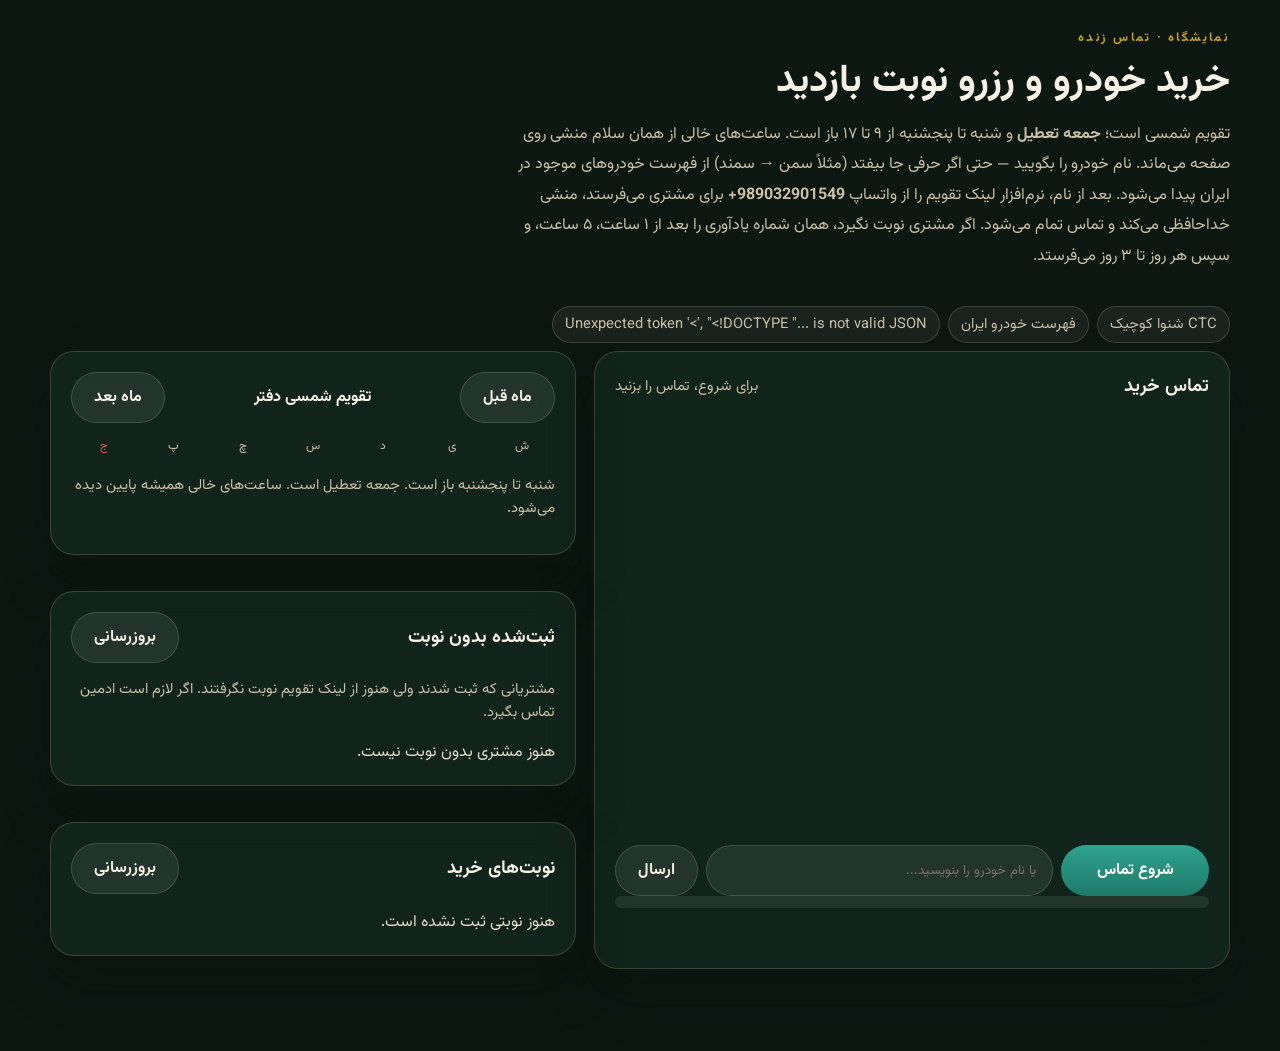
==== static/index.html @ d1758fd2 "Send calendar and follow-ups from the software WhatsApp line The desk no longer has Send on WhatsApp" ====
<!DOCTYPE html>
<html lang="fa" dir="rtl">
  <head>
    <meta charset="UTF-8" />
    <meta name="viewport" content="width=device-width, initial-scale=1" />
    <title>نوبت خرید خودرو</title>
    <link rel="preconnect" href="https://fonts.googleapis.com" />
    <link rel="preconnect" href="https://fonts.gstatic.com" crossorigin />
    <link
      href="https://fonts.googleapis.com/css2?family=Vazirmatn:wght@300;400;500;700;800&display=swap"
      rel="stylesheet"
    />
    <link rel="stylesheet" href="/static/styles.css?v=8" />
  </head>
  <body>
    <div class="backdrop"></div>
    <header class="topbar">
      <div>
        <p class="eyebrow">نمایشگاه · تماس زنده</p>
        <h1>خرید خودرو و رزرو نوبت بازدید</h1>
        <p class="lede">
          تقویم شمسی است؛ <strong>جمعه تعطیل</strong> و شنبه تا پنجشنبه از ۹ تا ۱۷ باز است.
          ساعت‌های خالی از همان سلام منشی روی صفحه می‌ماند. نام خودرو را بگویید —
          حتی اگر حرفی جا بیفتد (مثلاً سمن → سمند) از فهرست خودروهای موجود در ایران پیدا می‌شود.
          بعد از نام، نرم‌افزار لینک تقویم را از واتساپ <strong dir="ltr">+989032901549</strong>
          برای مشتری می‌فرستد، منشی خداحافظی می‌کند و تماس تمام می‌شود.
          اگر مشتری نوبت نگیرد، همان شماره یادآوری را بعد از ۱ ساعت، ۵ ساعت، و سپس هر روز تا ۳ روز می‌فرستد.
        </p>
      </div>
      <div class="pills">
        <span id="asr-chip" class="path-chip">شنوا کوچیک CTC</span>
        <span class="path-chip">فهرست خودرو ایران</span>
        <span id="status-line" class="path-chip">آماده</span>
      </div>
    </header>

    <main class="workspace dealership">
      <section class="panel call-panel">
        <div class="panel-head">
          <h2>تماس خرید</h2>
          <span id="call-state" class="hint">برای شروع، تماس را بزنید</span>
        </div>
        <div id="log" class="call-log"></div>
        <form id="composer" class="composer">
          <button type="button" id="call-btn" class="start">شروع تماس</button>
          <input id="text-input" type="text" placeholder="یا نام خودرو را بنویسید..." autocomplete="off" />
          <button type="submit" class="ghost">ارسال</button>
        </form>
        <div class="meter"><span id="level-bar"></span></div>
        <p id="partial-line" class="partial"></p>
        <div id="invite-box" class="invite-box hidden">
          <p id="invite-text"></p>
        </div>
      </section>

      <div class="side">
        <section class="panel">
          <div class="cal-nav">
            <button type="button" id="prev-m" class="ghost">ماه قبل</button>
            <strong id="month-title">تقویم شمسی دفتر</strong>
            <button type="button" id="next-m" class="ghost">ماه بعد</button>
          </div>
          <div class="weekdays" id="weekdays"></div>
          <div class="weeks" id="weeks"></div>
          <p id="day-label" class="hint">شنبه تا پنجشنبه باز است. جمعه تعطیل است. ساعت‌های خالی همیشه پایین دیده می‌شود.</p>
          <div id="times" class="times"></div>
        </section>

        <section class="panel">
          <div class="panel-head">
            <h2>ثبت‌شده بدون نوبت</h2>
            <button type="button" id="refresh-followups" class="ghost">بروزرسانی</button>
          </div>
          <p class="hint">مشتریانی که ثبت شدند ولی هنوز از لینک تقویم نوبت نگرفتند. اگر لازم است ادمین تماس بگیرد.</p>
          <div id="followups" class="empty">هنوز مشتری بدون نوبت نیست.</div>
        </section>

        <section class="panel">
          <div class="panel-head">
            <h2>نوبت‌های خرید</h2>
            <button type="button" id="refresh-list" class="ghost">بروزرسانی</button>
          </div>
          <div id="appts" class="empty">هنوز نوبتی ثبت نشده است.</div>
        </section>
      </div>
    </main>
    <div id="overlay" class="overlay hidden">
      <div class="spinner"></div>
      <p id="overlay-text">در حال آماده‌سازی...</p>
    </div>
    <script src="/static/app.js?v=8"></script>
  </body>
</html>
---- static/styles.css ----
:root {
  --ink: #102017;
  --paper: #f4efe2;
  --sand: #e7dcc6;
  --gold: #c9a227;
  --gold-deep: #9b7b12;
  --teal: #1f7a6a;
  --teal-bright: #2ea38d;
  --stop: #b3392d;
  --navy: #12231c;
  --card: rgba(18, 42, 33, 0.72);
  --line: rgba(232, 214, 170, 0.18);
  --text: #f6f1e4;
  --muted: #cbbfa4;
  --shadow: 0 24px 50px rgba(8, 16, 12, 0.35);
}

* {
  box-sizing: border-box;
}

html,
body {
  margin: 0;
  min-height: 100%;
  font-family: "Vazirmatn", Tahoma, sans-serif;
  background: #0c1712;
  color: var(--text);
}

body {
  position: relative;
}

.backdrop {
  position: fixed;
  inset: 0;
  background:
    radial-gradient(900px 420px at 80% -10%, rgba(201, 162, 39, 0.18), transparent 60%),
    radial-gradient(700px 500px at -10% 90%, rgba(46, 163, 141, 0.16), transparent 55%),
    linear-gradient(180deg, #102017 0%, #0c1712 100%);
  z-index: -1;
}

.shell {
  width: min(1180px, calc(100% - 32px));
  margin: 0 auto;
  padding: 32px 0 64px;
}

.hero h1 {
  margin: 6px 0 10px;
  font-size: clamp(2rem, 4vw, 3.4rem);
  font-weight: 800;
  letter-spacing: -0.03em;
}

.eyebrow {
  margin: 0;
  color: var(--gold);
  font-weight: 700;
  letter-spacing: 0.18em;
  text-transform: uppercase;
  font-size: 0.78rem;
}

.lede {
  max-width: 46rem;
  color: var(--muted);
  line-height: 1.9;
  margin: 0 0 18px;
}

.meta-row,
.panel-head,
.controls-row,
.actions {
  display: flex;
  gap: 12px;
  align-items: center;
  flex-wrap: wrap;
}

.panel-head {
  justify-content: space-between;
}

.panel {
  background: var(--card);
  border: 1px solid var(--line);
  border-radius: 24px;
  padding: 20px;
  box-shadow: var(--shadow);
  backdrop-filter: blur(16px);
  margin-bottom: 18px;
}

.panel h2 {
  margin: 0;
  font-size: 1.15rem;
}

.path-chip,
.status,
.hint,
.partial {
  color: var(--muted);
  font-size: 0.92rem;
}

.path-chip {
  background: rgba(244, 239, 226, 0.06);
  border: 1px solid var(--line);
  border-radius: 999px;
  padding: 6px 12px;
  direction: ltr;
  max-width: 100%;
  overflow: hidden;
  text-overflow: ellipsis;
  white-space: nowrap;
}

.model-grid {
  display: grid;
  grid-template-columns: repeat(auto-fit, minmax(220px, 1fr));
  gap: 12px;
  margin: 16px 0 0;
}

.model-card {
  position: relative;
  display: block;
  cursor: pointer;
}

.model-card input {
  position: absolute;
  opacity: 0;
  pointer-events: none;
}

.model-card .face {
  display: block;
  border: 1px solid var(--line);
  border-radius: 18px;
  padding: 16px 14px 14px;
  background: rgba(8, 20, 16, 0.45);
  min-height: 118px;
  transition: transform 0.16s ease, border-color 0.16s ease, background 0.16s ease;
}

.model-card:hover .face {
  transform: translateY(-2px);
  border-color: rgba(201, 162, 39, 0.5);
}

.model-card input:checked + .face {
  border-color: var(--gold);
  background: linear-gradient(180deg, rgba(201, 162, 39, 0.18), rgba(18, 42, 33, 0.8));
  box-shadow: inset 0 0 0 1px rgba(201, 162, 39, 0.35);
}

.model-card.disabled {
  cursor: not-allowed;
  opacity: 0.55;
}

.radio-dot {
  width: 16px;
  height: 16px;
  border-radius: 50%;
  border: 2px solid var(--gold);
  display: inline-block;
  margin-left: 8px;
  vertical-align: -2px;
  position: relative;
}

.model-card input:checked + .face .radio-dot::after {
  content: "";
  position: absolute;
  inset: 3px;
  border-radius: 50%;
  background: var(--gold);
}

.model-title {
  font-weight: 700;
  margin: 8px 0 4px;
}

.model-note,
.engine-tag {
  color: var(--muted);
  font-size: 0.8rem;
  line-height: 1.6;
}

.engine-tag {
  display: inline-block;
  margin-top: 8px;
  padding: 2px 8px;
  border-radius: 999px;
  background: rgba(46, 163, 141, 0.15);
  color: #9ee0d2;
}

.controls-row {
  margin: 6px 0 18px;
}

button,
.upload {
  font-family: inherit;
  border: 0;
  cursor: pointer;
}

.start,
.stop,
.ghost,
.upload {
  border-radius: 999px;
  padding: 12px 22px;
  font-size: 1rem;
  font-weight: 700;
}

.start,
.call-btn {
  background: linear-gradient(180deg, var(--teal-bright), var(--teal));
  color: white;
  min-width: 148px;
}

#call-btn.live {
  background: linear-gradient(180deg, #d45b4d, var(--stop));
  animation: pulse-call 1.6s ease infinite;
}

@keyframes pulse-call {
  50% {
    box-shadow: 0 0 0 6px rgba(179, 57, 45, 0.18);
  }
}

.stop {
  background: linear-gradient(180deg, #d45b4d, var(--stop));
  color: white;
  min-width: 128px;
}

.start:disabled,
.stop:disabled,
.ghost:disabled,
.upload:has(input:disabled) {
  opacity: 0.45;
  cursor: not-allowed;
}

.ghost,
.upload {
  background: rgba(244, 239, 226, 0.08);
  color: var(--text);
  border: 1px solid var(--line);
}

.upload {
  position: relative;
  overflow: hidden;
}

.upload input {
  position: absolute;
  inset: 0;
  opacity: 0;
  cursor: pointer;
}

.meter {
  flex: 1;
  min-width: 140px;
  height: 12px;
  border-radius: 999px;
  background: rgba(244, 239, 226, 0.08);
  overflow: hidden;
}

#level-bar {
  display: block;
  height: 100%;
  width: 0%;
  background: linear-gradient(90deg, var(--teal-bright), var(--gold));
  transition: width 0.08s linear;
}

.workspace {
  display: grid;
  grid-template-columns: 1.4fr 0.9fr;
  gap: 18px;
}

.transcript {
  width: 100%;
  min-height: 280px;
  resize: vertical;
  border: 0;
  border-radius: 18px;
  padding: 18px;
  font: 1.2rem/2 "Vazirmatn", Tahoma, sans-serif;
  background: var(--paper);
  color: var(--ink);
}

.partial {
  min-height: 1.5em;
  margin: 8px 0 10px;
}

.compare-list {
  display: flex;
  flex-direction: column;
  gap: 10px;
}

.compare-card {
  background: rgba(8, 20, 16, 0.4);
  border: 1px solid var(--line);
  border-radius: 16px;
  padding: 12px 14px;
}

.compare-card h3 {
  margin: 0 0 6px;
  font-size: 0.95rem;
  display: flex;
  flex-wrap: wrap;
  gap: 6px;
  align-items: center;
}

.compare-card p {
  margin: 0;
  line-height: 1.8;
  color: var(--paper);
}

.compare-card .time {
  color: var(--gold);
  font-size: 0.78rem;
}

.empty {
  margin: 16px 0 0;
  color: var(--sand);
}

.hidden {
  display: none !important;
}

.overlay {
  position: fixed;
  inset: 0;
  background: rgba(8, 16, 12, 0.62);
  display: flex;
  flex-direction: column;
  align-items: center;
  justify-content: center;
  gap: 16px;
  z-index: 20;
}

.spinner {
  width: 46px;
  height: 46px;
  border-radius: 50%;
  border: 4px solid rgba(244, 239, 226, 0.2);
  border-top-color: var(--gold);
  animation: spin 0.8s linear infinite;
}

@keyframes spin {
  to {
    transform: rotate(360deg);
  }
}

@media (max-width: 860px) {
  .workspace {
    grid-template-columns: 1fr;
  }

  .start,
  .stop {
    flex: 1;
  }
}

.topbar {
  width: min(1180px, calc(100% - 32px));
  margin: 0 auto;
  padding: 28px 0 8px;
  display: flex;
  justify-content: space-between;
  gap: 16px;
  flex-wrap: wrap;
}

.topbar h1 {
  margin: 4px 0 8px;
  font-size: clamp(1.6rem, 3vw, 2.4rem);
}

.pills {
  display: flex;
  gap: 8px;
  flex-wrap: wrap;
  align-items: flex-start;
}

.workspace.dealership {
  width: min(1180px, calc(100% - 32px));
  margin: 0 auto;
  padding-bottom: 64px;
  display: grid;
  grid-template-columns: 1.15fr 0.95fr;
  gap: 18px;
}

.side {
  display: flex;
  flex-direction: column;
  gap: 18px;
}

.call-log {
  height: min(48vh, 440px);
  overflow-y: auto;
  display: flex;
  flex-direction: column;
  gap: 10px;
  padding: 4px 2px 12px;
}

.msg {
  max-width: 88%;
  padding: 10px 14px;
  border-radius: 16px;
  line-height: 1.8;
}

.msg .meta {
  font-size: 0.75rem;
  color: var(--muted);
  margin-bottom: 2px;
}

.msg.agent {
  align-self: flex-start;
  background: rgba(46, 163, 141, 0.16);
}

.msg.user {
  align-self: flex-end;
  background: rgba(201, 162, 39, 0.16);
}

.invite-box {
  margin-top: 14px;
  padding: 14px;
  border-radius: 16px;
  border: 1px solid rgba(46, 163, 141, 0.35);
  background: rgba(46, 163, 141, 0.1);
}

.invite-box p {
  margin: 0 0 10px;
  line-height: 1.8;
}

.invite-actions,
.book-actions {
  display: flex;
  gap: 8px;
  flex-wrap: wrap;
}

.invite-actions a {
  text-decoration: none;
  display: inline-flex;
  align-items: center;
  justify-content: center;
}

.book-page {
  grid-template-columns: 1fr;
}

.book-actions {
  margin-top: 16px;
}

.composer {
  display: flex;
  gap: 8px;
  flex-wrap: wrap;
  margin-top: 12px;
}

.composer input[type="text"] {
  flex: 1;
  min-width: 140px;
  border: 1px solid var(--line);
  border-radius: 999px;
  padding: 12px 16px;
  background: rgba(244, 239, 226, 0.08);
  color: var(--text);
  font-family: inherit;
}

.cal-nav {
  display: flex;
  justify-content: space-between;
  align-items: center;
  margin-bottom: 10px;
  gap: 8px;
}

.weekdays,
.weeks {
  display: grid;
  grid-template-columns: repeat(7, 1fr);
  gap: 4px;
}

.weekdays span {
  text-align: center;
  font-size: 0.75rem;
  color: var(--muted);
  padding: 4px 0;
}

.weekdays span:last-child {
  color: #d45b4d;
}

.day {
  aspect-ratio: 1;
  border: 0;
  background: transparent;
  color: var(--text);
  border-radius: 50%;
  font-weight: 700;
  font-family: inherit;
  position: relative;
  cursor: pointer;
}

.day:hover:not(:disabled) {
  background: rgba(244, 239, 226, 0.08);
}

.day.sel {
  background: var(--gold);
  color: #1a1406;
}

.day.today:not(.sel) {
  box-shadow: inset 0 0 0 1px var(--gold);
}

.day.closed,
.day:disabled {
  color: #5a675f;
  cursor: default;
}

.day .dot {
  width: 5px;
  height: 5px;
  border-radius: 50%;
  background: var(--teal-bright);
  position: absolute;
  bottom: 5px;
  left: 50%;
  transform: translateX(-50%);
}

.times {
  display: grid;
  grid-template-columns: 1fr 1fr;
  gap: 8px;
  margin-top: 12px;
}

.times button {
  background: rgba(244, 239, 226, 0.08);
  color: var(--text);
  border: 1px solid var(--line);
  border-radius: 12px;
  padding: 8px;
  font-family: inherit;
  cursor: pointer;
}

.times button.busy {
  color: #6d7a72;
  text-decoration: line-through;
}

.times button.pick {
  background: var(--gold);
  color: #1a1406;
  border-color: var(--gold);
}

table.appts {
  width: 100%;
  border-collapse: collapse;
  font-size: 0.85rem;
}

table.appts th,
table.appts td {
  text-align: right;
  padding: 8px 4px;
  border-bottom: 1px solid var(--line);
}

table.appts tr.needs-call td {
  background: rgba(179, 57, 45, 0.12);
}

.followup-actions {
  display: flex;
  flex-direction: column;
  gap: 6px;
  align-items: stretch;
}

.followup-actions a.ghost {
  text-decoration: none;
  display: inline-flex;
  justify-content: center;
  font-size: 0.75rem;
  padding: 6px 10px;
}

@media (max-width: 860px) {
  .workspace.dealership {
    grid-template-columns: 1fr;
  }
}
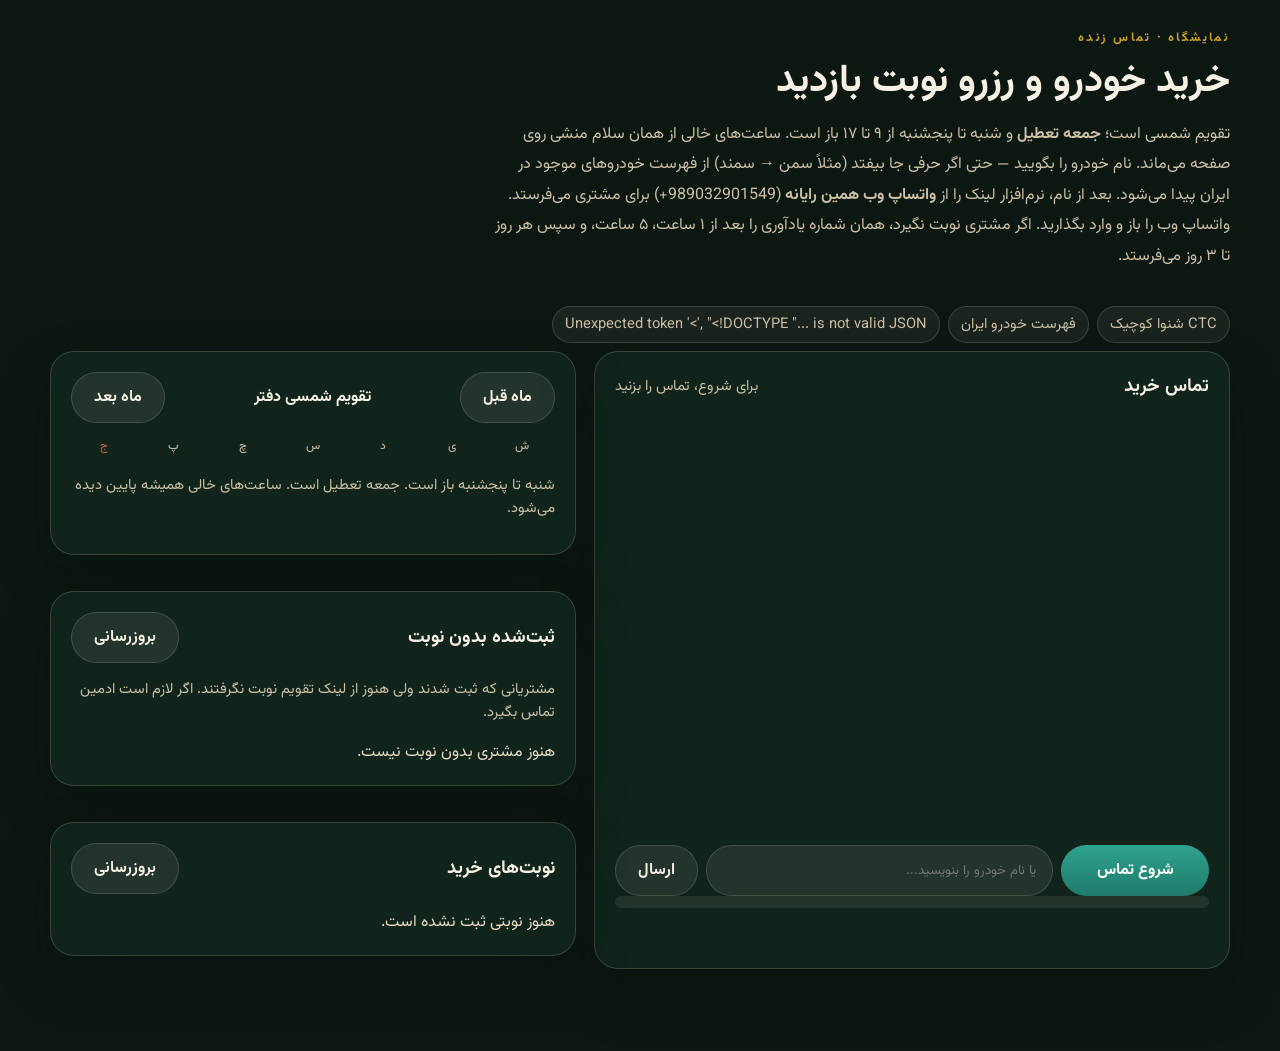
==== commit 3a27fe86: "Send WhatsApp from the logged-in web.whatsapp.com session If no API token is set, Windows opens the " ====
--- a/static/index.html
+++ b/static/index.html
@@ -10,7 +10,7 @@
       href="https://fonts.googleapis.com/css2?family=Vazirmatn:wght@300;400;500;700;800&display=swap"
       rel="stylesheet"
     />
-    <link rel="stylesheet" href="/static/styles.css?v=8" />
+    <link rel="stylesheet" href="/static/styles.css?v=9" />
   </head>
   <body>
     <div class="backdrop"></div>
@@ -22,8 +22,8 @@
           تقویم شمسی است؛ <strong>جمعه تعطیل</strong> و شنبه تا پنجشنبه از ۹ تا ۱۷ باز است.
           ساعت‌های خالی از همان سلام منشی روی صفحه می‌ماند. نام خودرو را بگویید —
           حتی اگر حرفی جا بیفتد (مثلاً سمن → سمند) از فهرست خودروهای موجود در ایران پیدا می‌شود.
-          بعد از نام، نرم‌افزار لینک تقویم را از واتساپ <strong dir="ltr">+989032901549</strong>
-          برای مشتری می‌فرستد، منشی خداحافظی می‌کند و تماس تمام می‌شود.
+          بعد از نام، نرم‌افزار لینک را از <strong>واتساپ وب همین رایانه</strong>
+          (<span dir="ltr">+989032901549</span>) برای مشتری می‌فرستد. واتساپ وب را باز و وارد بگذارید.
           اگر مشتری نوبت نگیرد، همان شماره یادآوری را بعد از ۱ ساعت، ۵ ساعت، و سپس هر روز تا ۳ روز می‌فرستد.
         </p>
       </div>
@@ -88,6 +88,6 @@
       <div class="spinner"></div>
       <p id="overlay-text">در حال آماده‌سازی...</p>
     </div>
-    <script src="/static/app.js?v=8"></script>
+    <script src="/static/app.js?v=9"></script>
   </body>
 </html>
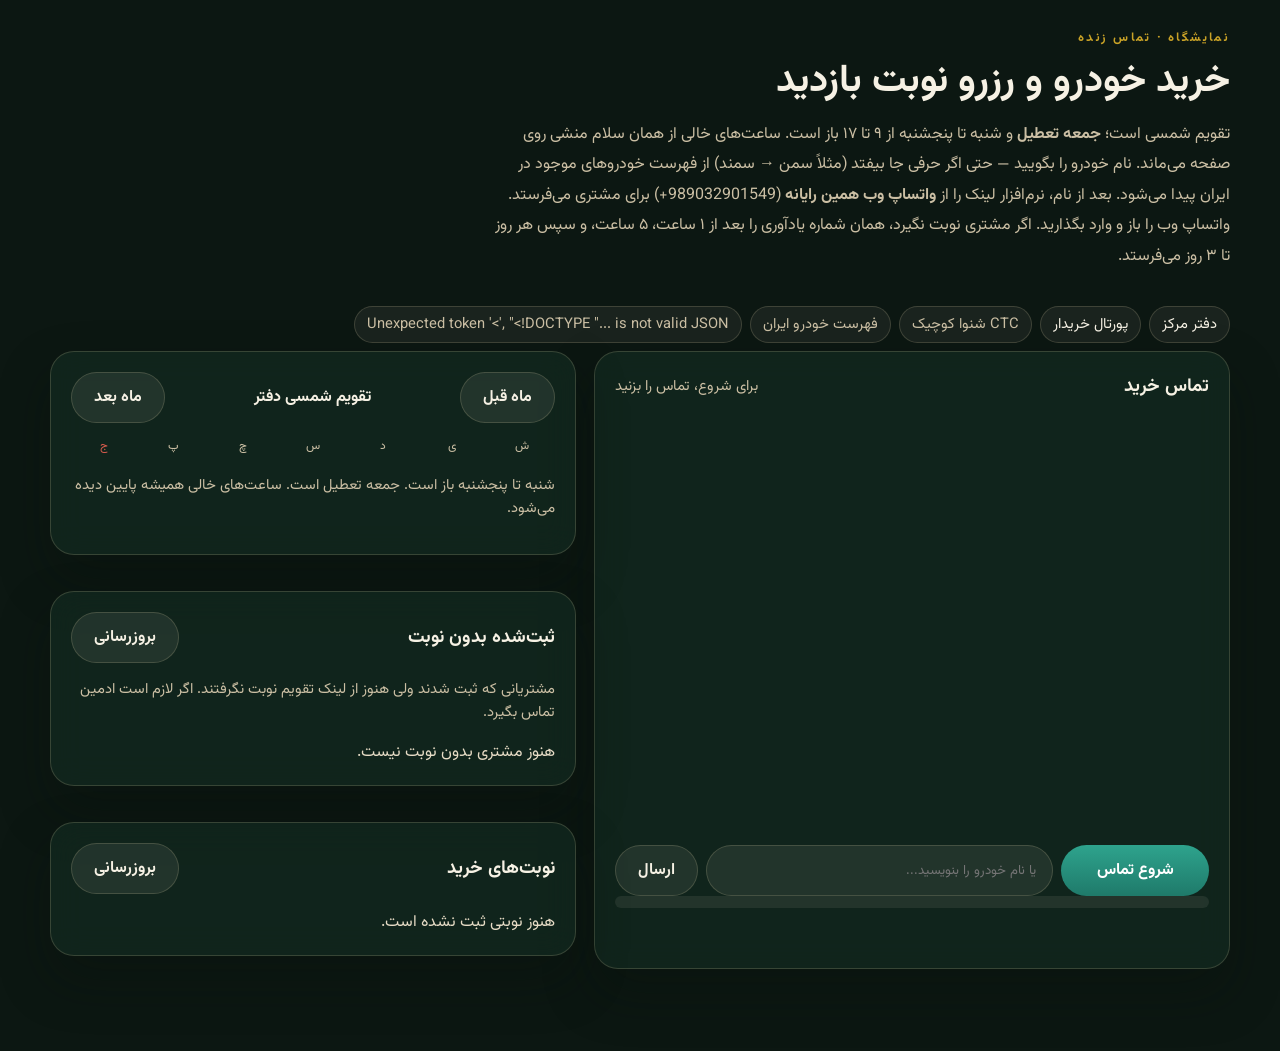
==== commit 49cea43b: "Add buyer portal and deterministic bid engine Center office inspects and publishes vehicles. Buyers " ====
--- a/static/index.html
+++ b/static/index.html
@@ -28,6 +28,8 @@
         </p>
       </div>
       <div class="pills">
+        <a class="path-chip" href="/office">دفتر مرکز</a>
+        <a class="path-chip" href="/buyer">پورتال خریدار</a>
         <span id="asr-chip" class="path-chip">شنوا کوچیک CTC</span>
         <span class="path-chip">فهرست خودرو ایران</span>
         <span id="status-line" class="path-chip">آماده</span>
--- a/static/styles.css
+++ b/static/styles.css
@@ -120,6 +120,12 @@
   white-space: nowrap;
 }
 
+a.path-chip {
+  text-decoration: none;
+  color: var(--text);
+  direction: rtl;
+}
+
 .model-grid {
   display: grid;
   grid-template-columns: repeat(auto-fit, minmax(220px, 1fr));
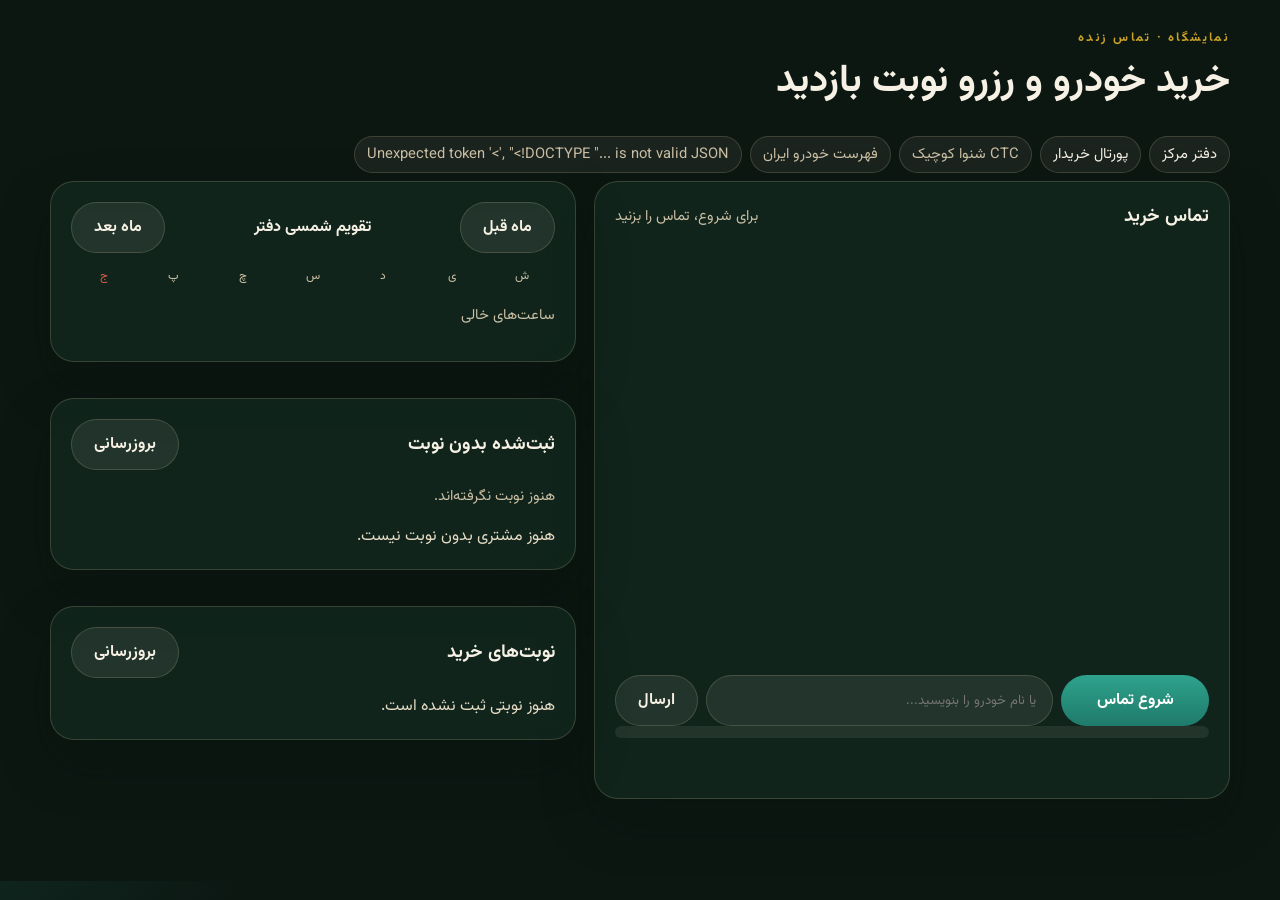
==== commit c1e92b80: "Keep office data across updates and hide long help text Store the SQLite file in a durable folder so" ====
--- a/static/index.html
+++ b/static/index.html
@@ -10,7 +10,7 @@
       href="https://fonts.googleapis.com/css2?family=Vazirmatn:wght@300;400;500;700;800&display=swap"
       rel="stylesheet"
     />
-    <link rel="stylesheet" href="/static/styles.css?v=9" />
+    <link rel="stylesheet" href="/static/styles.css?v=10" />
   </head>
   <body>
     <div class="backdrop"></div>
@@ -18,14 +18,6 @@
       <div>
         <p class="eyebrow">نمایشگاه · تماس زنده</p>
         <h1>خرید خودرو و رزرو نوبت بازدید</h1>
-        <p class="lede">
-          تقویم شمسی است؛ <strong>جمعه تعطیل</strong> و شنبه تا پنجشنبه از ۹ تا ۱۷ باز است.
-          ساعت‌های خالی از همان سلام منشی روی صفحه می‌ماند. نام خودرو را بگویید —
-          حتی اگر حرفی جا بیفتد (مثلاً سمن → سمند) از فهرست خودروهای موجود در ایران پیدا می‌شود.
-          بعد از نام، نرم‌افزار لینک را از <strong>واتساپ وب همین رایانه</strong>
-          (<span dir="ltr">+989032901549</span>) برای مشتری می‌فرستد. واتساپ وب را باز و وارد بگذارید.
-          اگر مشتری نوبت نگیرد، همان شماره یادآوری را بعد از ۱ ساعت، ۵ ساعت، و سپس هر روز تا ۳ روز می‌فرستد.
-        </p>
       </div>
       <div class="pills">
         <a class="path-chip" href="/office">دفتر مرکز</a>
@@ -64,7 +56,7 @@
           </div>
           <div class="weekdays" id="weekdays"></div>
           <div class="weeks" id="weeks"></div>
-          <p id="day-label" class="hint">شنبه تا پنجشنبه باز است. جمعه تعطیل است. ساعت‌های خالی همیشه پایین دیده می‌شود.</p>
+          <p id="day-label" class="hint">ساعت‌های خالی</p>
           <div id="times" class="times"></div>
         </section>
 
@@ -73,7 +65,7 @@
             <h2>ثبت‌شده بدون نوبت</h2>
             <button type="button" id="refresh-followups" class="ghost">بروزرسانی</button>
           </div>
-          <p class="hint">مشتریانی که ثبت شدند ولی هنوز از لینک تقویم نوبت نگرفتند. اگر لازم است ادمین تماس بگیرد.</p>
+          <p class="hint">هنوز نوبت نگرفته‌اند.</p>
           <div id="followups" class="empty">هنوز مشتری بدون نوبت نیست.</div>
         </section>
 
@@ -90,6 +82,6 @@
       <div class="spinner"></div>
       <p id="overlay-text">در حال آماده‌سازی...</p>
     </div>
-    <script src="/static/app.js?v=9"></script>
+    <script src="/static/app.js?v=10"></script>
   </body>
 </html>
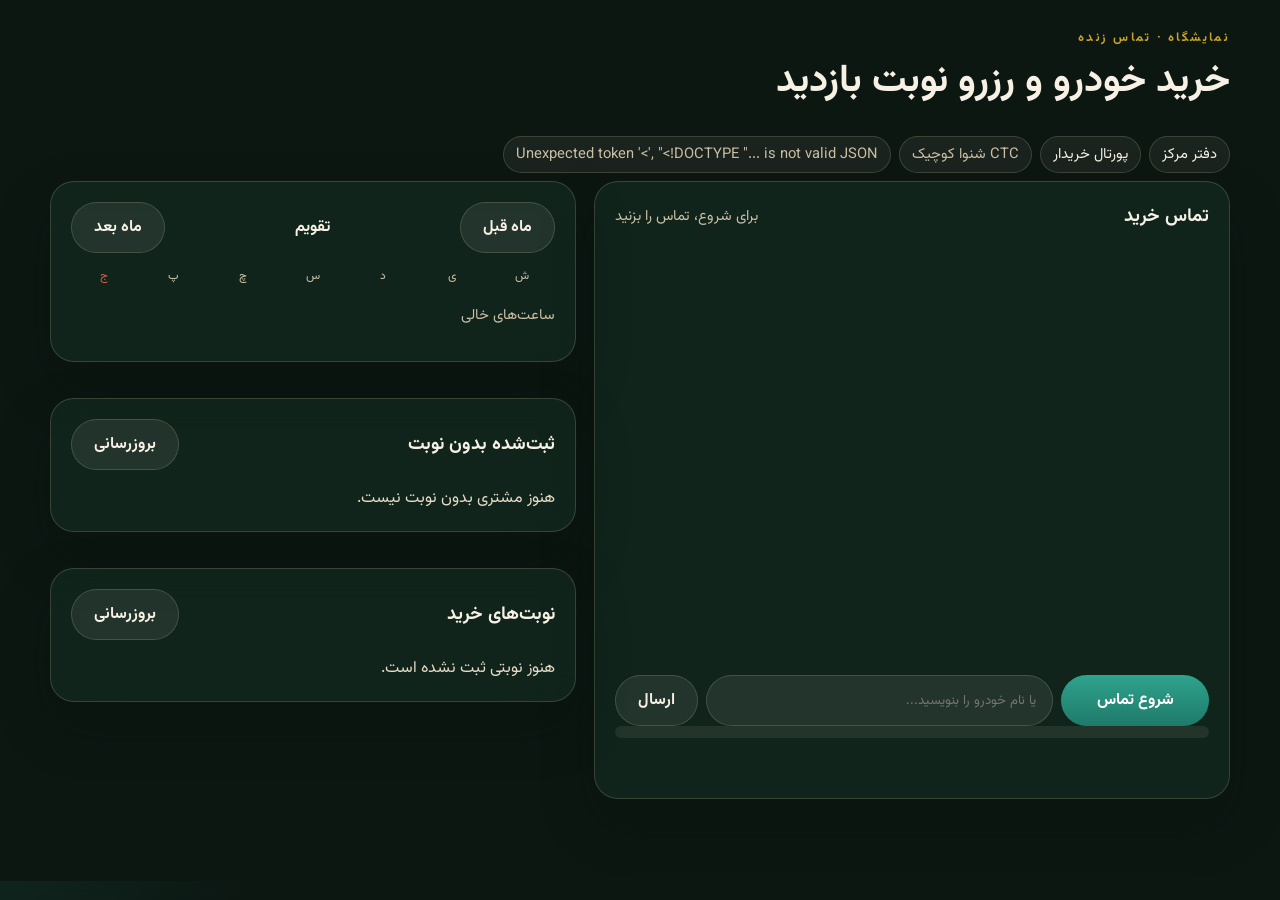
==== commit 58e43675: "Remove long calendar and WhatsApp help copy Drop the homepage-style explanations from screens, picke" ====
--- a/static/index.html
+++ b/static/index.html
@@ -10,7 +10,7 @@
       href="https://fonts.googleapis.com/css2?family=Vazirmatn:wght@300;400;500;700;800&display=swap"
       rel="stylesheet"
     />
-    <link rel="stylesheet" href="/static/styles.css?v=10" />
+    <link rel="stylesheet" href="/static/styles.css?v=11" />
   </head>
   <body>
     <div class="backdrop"></div>
@@ -23,7 +23,6 @@
         <a class="path-chip" href="/office">دفتر مرکز</a>
         <a class="path-chip" href="/buyer">پورتال خریدار</a>
         <span id="asr-chip" class="path-chip">شنوا کوچیک CTC</span>
-        <span class="path-chip">فهرست خودرو ایران</span>
         <span id="status-line" class="path-chip">آماده</span>
       </div>
     </header>
@@ -51,7 +50,7 @@
         <section class="panel">
           <div class="cal-nav">
             <button type="button" id="prev-m" class="ghost">ماه قبل</button>
-            <strong id="month-title">تقویم شمسی دفتر</strong>
+            <strong id="month-title">تقویم</strong>
             <button type="button" id="next-m" class="ghost">ماه بعد</button>
           </div>
           <div class="weekdays" id="weekdays"></div>
@@ -65,7 +64,6 @@
             <h2>ثبت‌شده بدون نوبت</h2>
             <button type="button" id="refresh-followups" class="ghost">بروزرسانی</button>
           </div>
-          <p class="hint">هنوز نوبت نگرفته‌اند.</p>
           <div id="followups" class="empty">هنوز مشتری بدون نوبت نیست.</div>
         </section>
 
@@ -82,6 +80,6 @@
       <div class="spinner"></div>
       <p id="overlay-text">در حال آماده‌سازی...</p>
     </div>
-    <script src="/static/app.js?v=10"></script>
+    <script src="/static/app.js?v=11"></script>
   </body>
 </html>
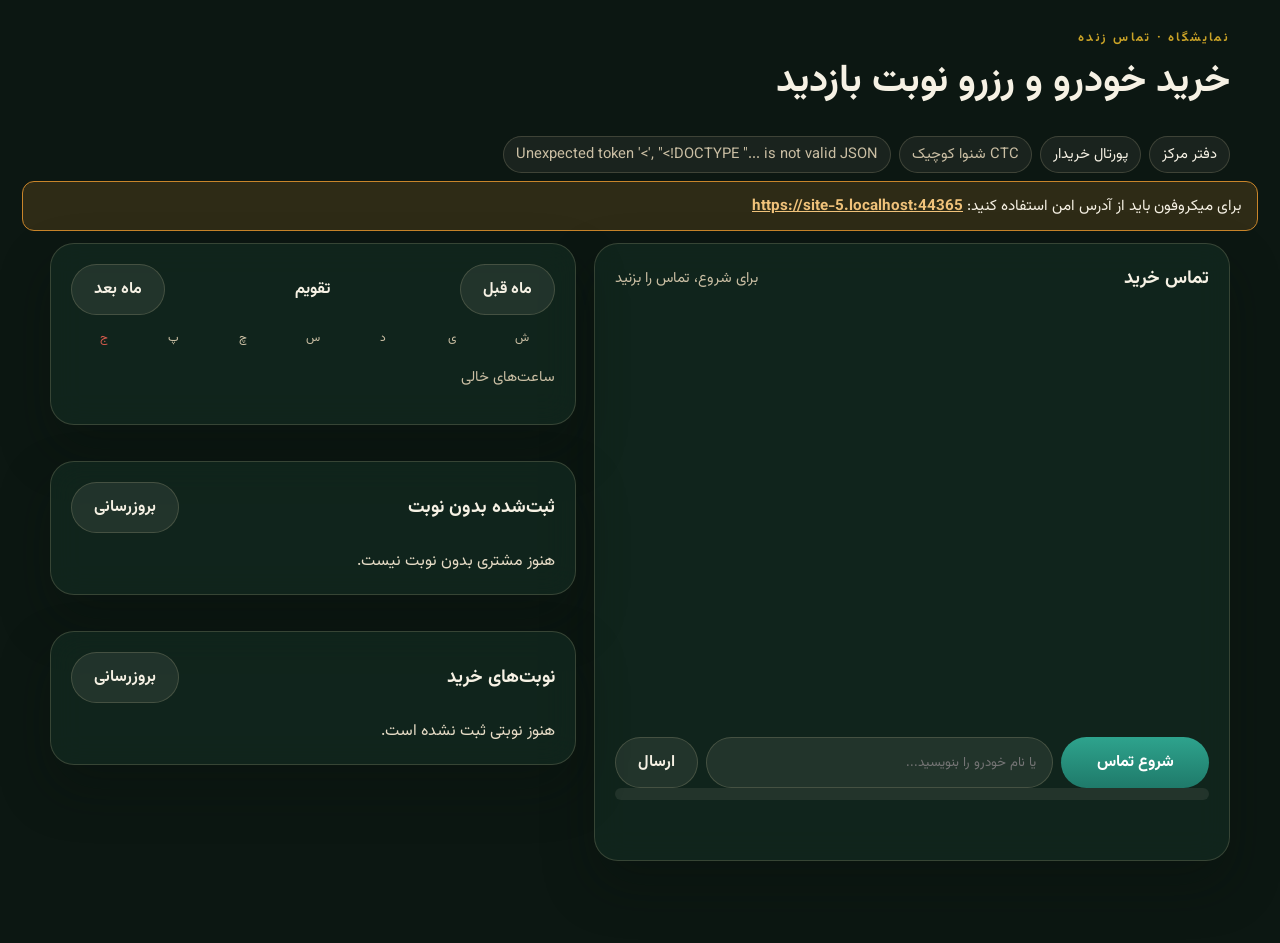
==== commit bb46090d: "Require HTTPS so the browser can open the microphone Browsers block getUserMedia on plain HTTP IPs, " ====
--- a/static/index.html
+++ b/static/index.html
@@ -10,7 +10,7 @@
       href="https://fonts.googleapis.com/css2?family=Vazirmatn:wght@300;400;500;700;800&display=swap"
       rel="stylesheet"
     />
-    <link rel="stylesheet" href="/static/styles.css?v=11" />
+    <link rel="stylesheet" href="/static/styles.css?v=12" />
   </head>
   <body>
     <div class="backdrop"></div>
@@ -26,6 +26,10 @@
         <span id="status-line" class="path-chip">آماده</span>
       </div>
     </header>
+    <div id="https-banner" class="https-banner hidden" role="status">
+      برای میکروفون باید از آدرس امن استفاده کنید:
+      <a id="https-link" href="#">باز کردن نسخه HTTPS</a>
+    </div>
 
     <main class="workspace dealership">
       <section class="panel call-panel">
@@ -80,6 +84,6 @@
       <div class="spinner"></div>
       <p id="overlay-text">در حال آماده‌سازی...</p>
     </div>
-    <script src="/static/app.js?v=11"></script>
+    <script src="/static/app.js?v=12"></script>
   </body>
 </html>
--- a/static/styles.css
+++ b/static/styles.css
@@ -126,6 +126,29 @@
   direction: rtl;
 }
 
+.https-banner {
+  margin: 0 22px 12px;
+  padding: 12px 16px;
+  border: 1px solid #c9852a;
+  background: rgba(201, 133, 42, 0.18);
+  color: var(--text);
+  border-radius: 12px;
+  font-size: 0.95rem;
+  line-height: 1.6;
+}
+
+.https-banner a {
+  color: #f0c27a;
+  font-weight: 700;
+  margin-inline-start: 6px;
+  direction: ltr;
+  display: inline-block;
+}
+
+.https-banner.hidden {
+  display: none;
+}
+
 .model-grid {
   display: grid;
   grid-template-columns: repeat(auto-fit, minmax(220px, 1fr));
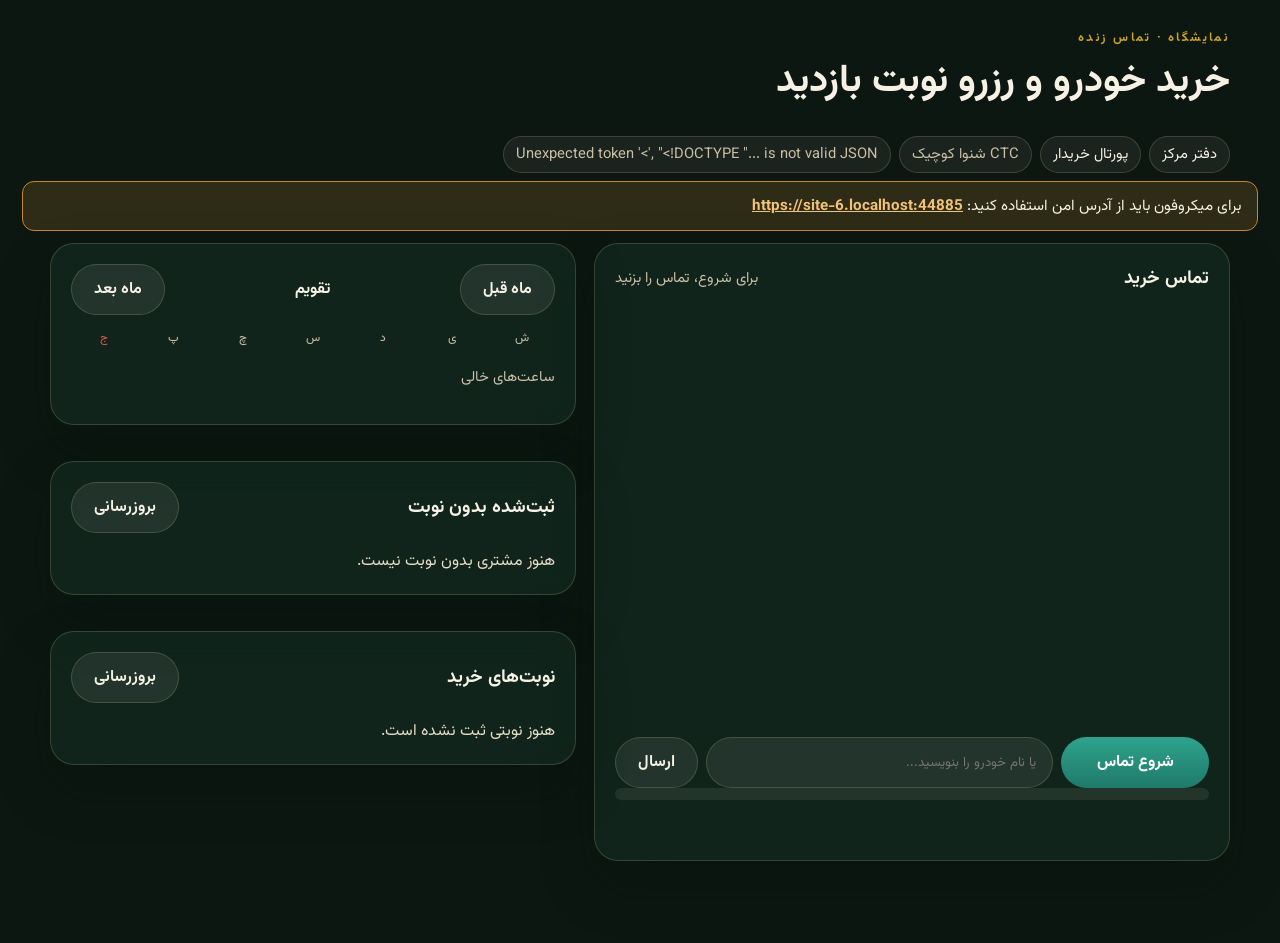
==== commit bffebd69: "Add OpenAI Realtime cloud voice agent branch Introduce an API voice-agent path that listens and spea" ====
--- a/static/index.html
+++ b/static/index.html
@@ -84,6 +84,6 @@
       <div class="spinner"></div>
       <p id="overlay-text">در حال آماده‌سازی...</p>
     </div>
-    <script src="/static/app.js?v=12"></script>
+    <script src="/static/app.js?v=13"></script>
   </body>
 </html>
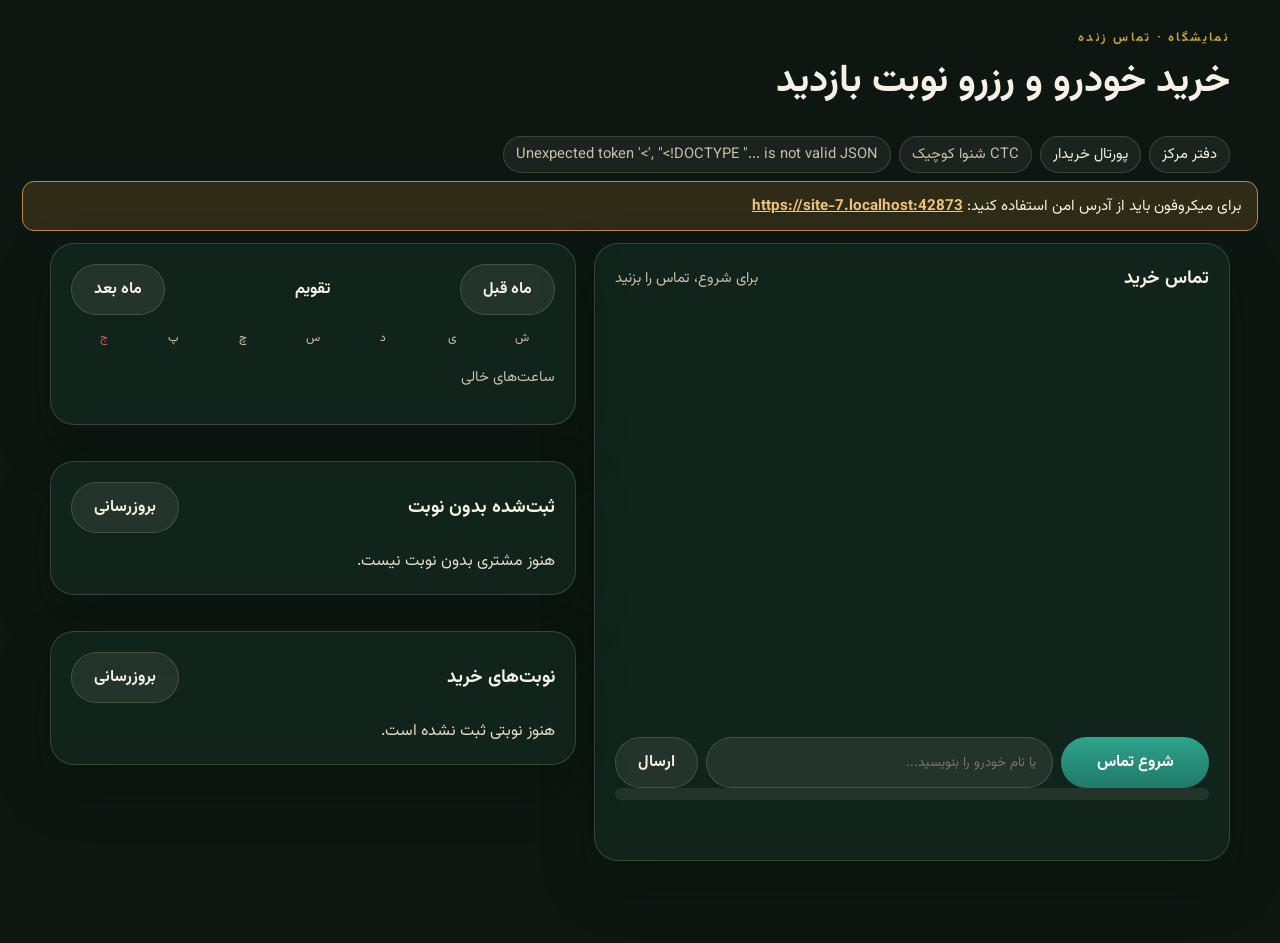
==== commit ac61144a: "Default to free local/browser voice without OpenAI billing Prefer Shenava on the VPS and Chrome Web " ====
--- a/static/index.html
+++ b/static/index.html
@@ -10,7 +10,7 @@
       href="https://fonts.googleapis.com/css2?family=Vazirmatn:wght@300;400;500;700;800&display=swap"
       rel="stylesheet"
     />
-    <link rel="stylesheet" href="/static/styles.css?v=12" />
+    <link rel="stylesheet" href="/static/styles.css?v=14" />
   </head>
   <body>
     <div class="backdrop"></div>
@@ -84,6 +84,6 @@
       <div class="spinner"></div>
       <p id="overlay-text">در حال آماده‌سازی...</p>
     </div>
-    <script src="/static/app.js?v=13"></script>
+    <script src="/static/app.js?v=14"></script>
   </body>
 </html>
